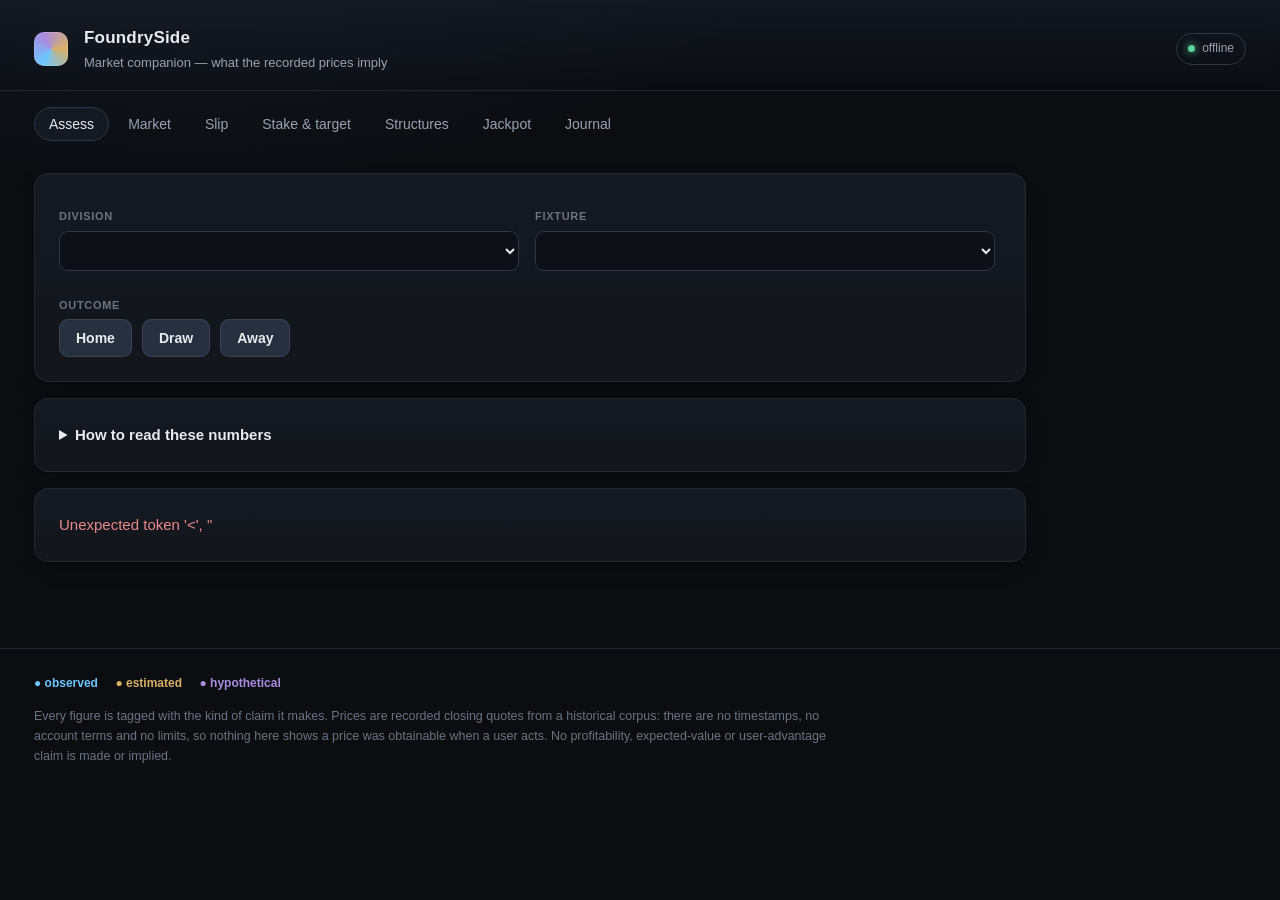
==== app/ui/index.html @ e164f5af "Preflight command, keyboard-navigable tabs, stale count fixes" ====
<!DOCTYPE html>
<html lang="en">
<head>
<meta charset="utf-8">
<meta name="viewport" content="width=device-width, initial-scale=1">
<title>FoundrySide — market companion</title>
<style>
  :root {
    --bg:#0b0d11; --bg-elev:#12151b; --panel:#151922; --line:#232833; --line-strong:#2f3644;
    --text:#e8ebf0; --muted:#98a2b3; --dim:#6b7484;
    --obs:#6cc6ff; --est:#d8b066; --hyp:#a98ce0; --ok:#5ed39b; --warn:#e3b558; --bad:#ea8a8a;
    --radius:14px; --radius-sm:9px;
    --sp-1:6px; --sp-2:10px; --sp-3:16px; --sp-4:24px; --sp-5:34px;
    --shadow:0 1px 2px rgba(0,0,0,.35), 0 8px 24px -12px rgba(0,0,0,.6);
  }
  * { box-sizing:border-box; }
  html { -webkit-text-size-adjust:100%; }
  body {
    margin:0; background:radial-gradient(1100px 500px at 15% -10%, #141a24 0%, var(--bg) 55%) fixed;
    color:var(--text); font:15px/1.6 ui-sans-serif,-apple-system,"Segoe UI",Roboto,Inter,sans-serif;
    -webkit-font-smoothing:antialiased;
  }
  a { color:var(--obs); }
  :focus-visible { outline:2px solid var(--obs); outline-offset:2px; border-radius:4px; }

  header.site {
    display:flex; align-items:center; gap:var(--sp-3); flex-wrap:wrap;
    padding:var(--sp-4) var(--sp-5) var(--sp-3); border-bottom:1px solid var(--line);
    background:linear-gradient(180deg, rgba(20,26,36,.85), rgba(11,13,17,0));
    position:sticky; top:0; z-index:20; backdrop-filter:blur(8px);
  }
  .mark {
    width:34px; height:34px; border-radius:10px; flex:0 0 auto;
    background:conic-gradient(from 210deg, var(--obs), var(--hyp), var(--est), var(--obs));
    box-shadow:inset 0 0 0 1px rgba(255,255,255,.14);
  }
  .titles h1 { margin:0; font-size:17px; letter-spacing:.2px; font-weight:650; }
  .titles p { margin:2px 0 0; color:var(--muted); font-size:13px; }
  .badge {
    margin-left:auto; font-size:12px; color:var(--muted); border:1px solid var(--line-strong);
    padding:5px 11px; border-radius:999px; white-space:nowrap; display:flex; align-items:center; gap:7px;
  }
  .dot { width:7px; height:7px; border-radius:50%; background:var(--ok); box-shadow:0 0 8px var(--ok); }
  .dot.syn { background:var(--warn); box-shadow:0 0 8px var(--warn); }

  nav.tabs { display:flex; gap:4px; padding:var(--sp-3) var(--sp-5) 0; flex-wrap:wrap; }
  nav.tabs button {
    background:transparent; border:1px solid transparent; color:var(--muted);
    padding:8px 14px; border-radius:999px; cursor:pointer; font-size:14px; font-weight:500;
    transition:color .15s, background .15s, border-color .15s;
  }
  nav.tabs button:hover { color:var(--text); background:rgba(255,255,255,.04); }
  nav.tabs button.active { color:var(--text); background:var(--panel); border-color:var(--line-strong); }

  main { padding:var(--sp-3) var(--sp-5) 70px; max-width:1060px; }
  .view { display:none; animation:fade .18s ease-out; }
  .view.active { display:block; }
  @keyframes fade { from { opacity:0; transform:translateY(3px); } to { opacity:1; transform:none; } }
  @media (prefers-reduced-motion: reduce) { .view { animation:none; } * { transition:none !important; } }

  .card {
    background:linear-gradient(180deg, var(--panel), var(--bg-elev));
    border:1px solid var(--line); border-radius:var(--radius); padding:var(--sp-4);
    margin:var(--sp-3) 0; box-shadow:var(--shadow);
  }
  .card h3 { margin:0 0 var(--sp-2); font-size:16px; font-weight:620; }
  .row { display:flex; gap:var(--sp-2); flex-wrap:wrap; align-items:flex-end; }
  .row > div { flex:1 1 180px; }
  .row > div.tight { flex:0 0 auto; }

  label { display:block; font-size:11px; letter-spacing:.7px; text-transform:uppercase;
          color:var(--dim); margin:var(--sp-2) 0 5px; font-weight:600; }
  select, input {
    width:100%; max-width:460px; background:#0d1016; color:var(--text);
    border:1px solid var(--line-strong); border-radius:var(--radius-sm); padding:10px 11px; font-size:14px;
  }
  select:hover, input:hover { border-color:#3b4455; }
  button.primary, button.ghost {
    border-radius:var(--radius-sm); padding:10px 16px; font-size:14px; font-weight:560; cursor:pointer;
    transition:transform .08s, background .15s, border-color .15s;
  }
  button.primary { background:#27303e; color:var(--text); border:1px solid #384456; }
  button.primary:hover { background:#303b4c; }
  button.primary:active { transform:translateY(1px); }
  button.ghost { background:transparent; color:var(--muted); border:1px solid var(--line-strong); }
  button.ghost:hover { color:var(--text); border-color:#3b4455; }
  button[disabled] { opacity:.55; cursor:default; }

  .kv { display:grid; grid-template-columns:1fr auto; gap:7px var(--sp-3); margin:var(--sp-2) 0; }
  .kv > div:nth-child(odd) { color:var(--muted); }
  .kv > div:nth-child(even) { font-variant-numeric:tabular-nums; text-align:right; font-weight:560; }

  .tag { font-size:10px; padding:1px 7px; border-radius:999px; border:1px solid currentColor;
         margin-left:7px; vertical-align:1px; letter-spacing:.4px; text-transform:uppercase; font-weight:600; }
  .obs { color:var(--obs); } .est { color:var(--est); } .hyp { color:var(--hyp); }
  .ok { color:var(--ok); } .bad { color:var(--bad); } .warn { color:var(--warn); }

  .caveat { color:var(--muted); font-size:13px; border-left:2px solid var(--line-strong);
            padding:2px 0 2px 11px; margin:7px 0; }
  .verdict { border-radius:var(--radius-sm); padding:12px 14px; margin:var(--sp-2) 0;
             background:#101419; border:1px solid var(--line-strong); }
  .verdict.warn { border-color:#4a3d20; color:#f0d9a8; }
  .verdict.bad { border-color:#4a2626; color:#f2b8b8; }

  table.grid { width:100%; border-collapse:collapse; font-size:13.5px; margin-top:var(--sp-2); }
  table.grid th { text-align:left; color:var(--dim); font-weight:600; font-size:11px;
                  text-transform:uppercase; letter-spacing:.6px; padding:0 8px 7px 0; }
  table.grid td { padding:9px 8px 9px 0; border-top:1px solid var(--line); font-variant-numeric:tabular-nums; }
  table.grid td.name { font-weight:600; }

  .bars { display:flex; gap:3px; align-items:center; min-width:120px; }
  .bars span { height:7px; border-radius:3px; background:var(--line-strong); display:block; }
  .bars span.b { background:linear-gradient(90deg, var(--obs), #3f9fd0); }

  .cand { border:1px solid var(--line); border-radius:var(--radius-sm); padding:12px 14px;
          margin:var(--sp-2) 0; background:#101419; }
  .cand h4 { margin:0 0 7px; font-size:14px; font-weight:620; display:flex; gap:8px; align-items:baseline; }
  .meter { height:6px; border-radius:3px; background:var(--line); overflow:hidden; margin:7px 0 3px; }
  .meter > i { display:block; height:100%; background:linear-gradient(90deg, var(--ok), #3aa87a); }

  .banner { margin:var(--sp-3) var(--sp-5) 0; padding:11px 15px; border-radius:var(--radius-sm);
            background:#2a2216; border:1px solid #4a3d20; color:#f0d9a8; font-size:13px; }
  .banner strong { color:#ffd98a; }
  .empty { color:var(--dim); font-size:13.5px; padding:10px 0; }
  .skeleton { height:12px; border-radius:6px; background:linear-gradient(90deg,#1a1f28,#232a36,#1a1f28);
              background-size:200% 100%; animation:shimmer 1.2s infinite; margin:8px 0; }
  @keyframes shimmer { from { background-position:200% 0; } to { background-position:-200% 0; } }

  footer { padding:var(--sp-4) var(--sp-5) 50px; color:var(--dim); font-size:12.5px;
           border-top:1px solid var(--line); }
  footer p { max-width:820px; }
  .legend span { margin-right:14px; font-weight:600; font-size:12px; }
  @media (max-width: 640px) {
    header.site, nav.tabs, main, footer { padding-left:var(--sp-3); padding-right:var(--sp-3); }
    .banner { margin-left:var(--sp-3); margin-right:var(--sp-3); }
    .card { padding:var(--sp-3); }
  }
</style>
</head>
<body>
<header class="site">
  <div class="mark" aria-hidden="true"></div>
  <div class="titles">
    <h1>FoundrySide</h1>
    <p>Market companion — what the recorded prices imply</p>
  </div>
  <div class="badge" id="mode-badge"><span class="dot" id="mode-dot"></span><span id="mode-text">connecting…</span></div>
</header>

<div id="banner" class="banner" role="status" hidden>
  <strong>Synthetic demonstration data.</strong> The held corpus is not committed to this repository.
  These fixtures are generated for demonstration: the arithmetic is real, the prices are not.
</div>

<nav class="tabs" role="tablist" aria-label="Views">
  <button data-view="assess" role="tab" aria-selected="true" class="active">Assess</button>
  <button data-view="market" role="tab" aria-selected="false">Market</button>
  <button data-view="slip" role="tab" aria-selected="false">Slip</button>
  <button data-view="target" role="tab" aria-selected="false">Stake &amp; target</button>
  <button data-view="structures" role="tab" aria-selected="false">Structures</button>
  <button data-view="jackpot" role="tab" aria-selected="false">Jackpot</button>
  <button data-view="journal" role="tab" aria-selected="false">Journal</button>
</nav>

<main>
  <!-- ASSESS -->
  <section id="view-assess" class="view active" role="tabpanel">
    <div class="card">
      <div class="row">
        <div><label for="a-div">Division</label><select id="a-div"></select></div>
        <div><label for="a-fixture">Fixture</label><select id="a-fixture"></select></div>
      </div>
      <div class="row" style="margin-top:var(--sp-3)">
        <div><label>Outcome</label>
          <div class="row" id="a-outcomes">
            <button class="primary" data-out="H">Home</button>
            <button class="primary" data-out="D">Draw</button>
            <button class="primary" data-out="A">Away</button>
          </div>
        </div>
      </div>
    </div>
    <details class="card" style="margin-top:var(--sp-3)">
      <summary style="cursor:pointer;font-weight:600">How to read these numbers</summary>
      <div id="a-method" style="margin-top:var(--sp-2)"></div>
    </details>
    <div id="a-result" aria-live="polite"><div class="empty">Choose an outcome to see what the recorded prices imply.</div></div>
  </section>

  <!-- MARKET -->
  <section id="view-market" class="view" role="tabpanel">
    <div class="card">
      <div class="row">
        <div><label for="m-div">Division</label><select id="m-div"></select></div>
        <div><label for="m-fixture">Fixture</label><select id="m-fixture"></select></div>
      </div>
      <div class="caveat">Every book we hold a quote for, with its own margin. The spread between the
      best and worst price for the same outcome is disagreement between books — it is not information
      about the result.</div>
    </div>
    <div id="m-result" aria-live="polite"><div class="empty">Pick a fixture to compare books.</div></div>
  </section>

  <!-- SLIP -->
  <section id="view-slip" class="view" role="tabpanel">
    <div class="card">
      <div class="row">
        <div><label for="s-fixture">Fixture</label><select id="s-fixture"></select></div>
        <div><label for="s-outcome">Outcome</label><select id="s-outcome">
          <option value="H">Home</option><option value="D">Draw</option><option value="A">Away</option>
        </select></div>
        <div class="tight"><button class="primary" id="s-add">Add leg</button></div>
      </div>
      <div class="row" style="margin-top:var(--sp-3)">
        <div><label for="s-stake">Stake (KSh)</label><input id="s-stake" type="number" value="100" min="20" step="10"></div>
        <div class="tight"><button class="primary" id="s-calc">Assess slip</button></div>
      </div>
      <div id="s-legs" style="margin-top:var(--sp-2)"></div>
    </div>
    <div id="s-result" aria-live="polite"></div>
  </section>

  <!-- TARGET -->
  <section id="view-target" class="view" role="tabpanel">
    <div class="card">
      <div class="row">
        <div><label for="t-stake">Stake (KSh)</label><input id="t-stake" type="number" value="100" min="20" step="10"></div>
        <div><label for="t-target">Target multiplier</label><input id="t-target" type="number" value="10" min="1.1" step="0.5"></div>
        <div><label for="t-tol">Tolerance (±)</label><input id="t-tol" type="number" value="0.15" min="0.02" max="0.5" step="0.01"></div>
        <div class="tight"><button class="primary" id="t-go">Search</button></div>
      </div>
      <div class="caveat">A target is a constraint you choose, not evidence that it is attainable.
      This is a target search, not a stake-structure comparison: tripling KSh 100 and doubling KSh 200
      are different structures and are not analysed here.</div>
    </div>
    <div id="t-result" aria-live="polite"></div>
  </section>

  <!-- STRUCTURES -->
  <section id="view-structures" class="view" role="tabpanel">
    <div class="card">
      <div class="row">
        <div><label for="st-net">Target net profit (KSh)</label><input id="st-net" type="number" value="200" min="1" step="50"></div>
        <div><label for="st-odds">Odds to compare</label><input id="st-odds" type="text" value="1.5, 2, 3, 4, 6"></div>
        <div class="tight"><button class="primary" id="st-go">Compare</button></div>
      </div>
      <div class="caveat">Structures matched on the same net profit. A target is your constraint; the
      comparison shows what each way of reaching it costs in stake, probability and variance.</div>
    </div>
    <div id="st-result" aria-live="polite"></div>
  </section>

  <!-- JACKPOT -->
  <section id="view-jackpot" class="view" role="tabpanel">
    <div class="card">
      <div class="row">
        <div><label for="j-entrants">Entrants</label><input id="j-entrants" type="number" value="1000" min="1"></div>
        <div><label for="j-stake">Stake (KSh)</label><input id="j-stake" type="number" value="100" min="20"></div>
        <div><label for="j-takeout">Takeout</label><input id="j-takeout" type="number" value="0.3" min="0" max="0.95" step="0.05"></div>
        <div><label for="j-lines">Your lines</label><input id="j-lines" type="number" value="1" min="1"></div>
        <div class="tight"><button class="primary" id="j-go">Compute</button></div>
      </div>
      <div class="caveat">No jackpot rules or payout history were found for this corpus. This is
      arithmetic on your inputs.</div>
    </div>
    <div id="j-result" aria-live="polite"></div>
  </section>

  <!-- JOURNAL -->
  <section id="view-journal" class="view" role="tabpanel">
    <div class="card">
      <div class="caveat">Assessments are recorded as they were made — quote, claim kinds and caveats —
      and are never rewritten after the result. Reviewing them settles the ones whose fixtures are in
      the held corpus.</div>
      <div style="margin-top:var(--sp-2)"><button class="primary" id="jr-refresh">Refresh</button></div>
    </div>
    <div id="jr-out" aria-live="polite"></div>
  </section>
</main>

<footer>
  <div class="legend">
    <span class="obs">● observed</span>
    <span class="est">● estimated</span>
    <span class="hyp">● hypothetical</span>
  </div>
  <p>Every figure is tagged with the kind of claim it makes. Prices are recorded closing quotes from a
  historical corpus: there are no timestamps, no account terms and no limits, so nothing here shows a
  price was obtainable when a user acts. No profitability, expected-value or user-advantage claim is
  made or implied.</p>
</footer>

<script>
const $ = (id) => document.getElementById(id);
const fmt = (v, d=2) => (v === null || v === undefined) ? "—" : Number(v).toFixed(d);
const pct = (v, d=1) => (v === null || v === undefined) ? "—" : (Number(v)*100).toFixed(d) + "%";

function tag(kind) {
  const cls = {observed:"obs", estimated:"est", hypothetical:"hyp"}[kind] || "est";
  return `<span class="tag ${cls}">${kind}</span>`;
}
function kv(pairs) {
  return `<div class="kv">${pairs.map(([k,v]) => `<div>${k}</div><div>${v}</div>`).join("")}</div>`;
}
function caveats(list) { return (list || []).map(c => `<div class="caveat">${c}</div>`).join(""); }
function meter(p) {
  const w = Math.max(2, Math.min(100, (p || 0) * 100));
  return `<div class="meter"><i style="width:${w}%"></i></div>`;
}
function loading(text="Loading…") {
  return `<div class="card"><div class="skeleton" style="width:42%"></div>
          <div class="skeleton" style="width:66%"></div>
          <div class="skeleton" style="width:54%"></div>
          <div class="empty">${text}</div></div>`;
}

const tabs = Array.from(document.querySelectorAll("nav.tabs button"));
tabs.forEach((btn, index) => {
  btn.setAttribute("tabindex", btn.classList.contains("active") ? "0" : "-1");
  btn.addEventListener("keydown", (ev) => {
    if (!["ArrowRight", "ArrowLeft", "Home", "End"].includes(ev.key)) return;
    ev.preventDefault();
    let next = index;
    if (ev.key === "ArrowRight") next = (index + 1) % tabs.length;
    if (ev.key === "ArrowLeft") next = (index - 1 + tabs.length) % tabs.length;
    if (ev.key === "Home") next = 0;
    if (ev.key === "End") next = tabs.length - 1;
    tabs[next].focus();
    tabs[next].click();
  });
});

document.querySelectorAll("nav.tabs button").forEach(btn => {
  btn.onclick = () => {
    document.querySelectorAll("nav.tabs button").forEach(b => {
      b.classList.remove("active"); b.setAttribute("aria-selected", "false");
    });
    document.querySelectorAll(".view").forEach(v => v.classList.remove("active"));
    btn.classList.add("active"); btn.setAttribute("aria-selected", "true");
    // Roving tabindex: only the active tab is in the tab order, as a tablist should be.
    document.querySelectorAll("nav.tabs button").forEach(b =>
      b.setAttribute("tabindex", b === btn ? "0" : "-1"));
    $("view-" + btn.dataset.view).classList.add("active");
    if (btn.dataset.view === "market" && typeof renderMarket === "function") renderMarket();
  };
});

async function getJSON(url) {
  const r = await fetch(url);
  const j = await r.json();
  if (!r.ok) throw new Error(j.error || "request failed");
  return j;
}

let fixtures = [];
let methodLoaded = false;

async function loadMethod() {
  if (methodLoaded) return;
  try {
    const data = await getJSON("/api/explanations");
    const rows = Object.entries(data.explanations).map(([key, item]) => `
      <div class="cand">
        <h4>${key.replace(/_/g, " ")}</h4>
        <div class="caveat"><strong>What it is.</strong> ${item.what}</div>
        <div class="caveat"><strong>What it assumes.</strong> ${item.assumes}</div>
        <div class="caveat"><strong>What it does not show.</strong> ${item.does_not_show}</div>
      </div>`).join("");
    $("a-method").innerHTML = rows;
    methodLoaded = true;
  } catch { /* the panel simply stays empty */ }
}
document.querySelector("details")?.addEventListener("toggle", (ev) => {
  if (ev.target.open) loadMethod();
});

async function loadDivisions() {
  const health = await getJSON("/api/health");
  if (health.mode === "synthetic") {
    if ($("banner")) $("banner").hidden = false;
    $("mode-dot").classList.add("syn");
    $("mode-text").textContent = "Synthetic demo · " + health.fixtures + " fixtures";
  } else {
    $("mode-text").textContent = "Held corpus · " + health.fixtures.toLocaleString() + " fixtures";
  }
  const divs = health.divisions;
  $("a-div").innerHTML = divs.map(d => `<option>${d}</option>`).join("");
  $("m-div").innerHTML = divs.map(d => `<option>${d}</option>`).join("");
  await loadFixtures(divs[0]);
}

async function loadFixtures(div) {
  const data = await getJSON(`/api/fixtures?div=${encodeURIComponent(div)}&limit=200`);
  fixtures = data.fixtures;
  const opts = fixtures.map(f => `<option value="${f.key}">${f.date} — ${f.label}</option>`).join("");
  $("a-fixture").innerHTML = opts;
  $("s-fixture").innerHTML = opts;
  $("m-fixture").innerHTML = opts;
  $("m-div").value = div;
}

$("a-div").onchange = (e) => loadFixtures(e.target.value);
$("m-div").onchange = (e) => loadFixtures(e.target.value);

/* ---------- Assess ---------- */
document.querySelectorAll("#a-outcomes button").forEach(btn => {
  btn.onclick = async () => {
    const key = $("a-fixture").value, out = btn.dataset.out;
    $("a-result").innerHTML = loading("Assessing the recorded prices…");
    try {
      const a = await getJSON(`/api/assess?key=${encodeURIComponent(key)}&outcome=${out}`);
      $("a-result").innerHTML = `
        <div class="card">
          <h3>${a.fixture} — ${a.outcome_label}</h3>
          ${kv([
            ["Best recorded price" + tag("observed"), `${fmt(a.best_recorded_price,2)} <span class="tag obs">${a.best_book}</span>`],
            ["All recorded prices", Object.entries(a.all_prices).map(([k,v]) => `${k} ${fmt(v,2)}`).join(" · ")],
            ["Market-implied probability" + tag("estimated"), pct(a.market_implied)],
            ["Price-implied probability" + tag("observed"), pct(a.price_implied)],
            ["Price vs market", (a.price_vs_market >= 0 ? "+" : "") + (a.price_vs_market*100).toFixed(2) + " pp"],
          ])}
          ${meter(a.market_implied)}
          <div class="verdict">${a.assessment}</div>
          ${caveats(a.caveats)}
          <div class="row" style="margin-top:var(--sp-3)">
            <button class="ghost" id="a-export">Copy assessment card</button>
            <button class="ghost" id="a-journal">Record in journal</button>
          </div>
        </div>`;

      $("a-journal").onclick = async () => {
        try {
          const r = await fetch("/api/journal", { method:"POST", headers:{"Content-Type":"application/json"},
            body: JSON.stringify({ fixture_key: key, outcome: out }) });
          const payload = await r.json();
          if (!r.ok) throw new Error(payload.error);
          $("a-journal").textContent = "Recorded";
        } catch { $("a-journal").textContent = "Could not record"; }
      };

      $("a-export").onclick = async () => {
        try {
          const res = await fetch(`/api/export?key=${encodeURIComponent(key)}&outcome=${out}&format=text`);
          const text = await res.text();
          await navigator.clipboard.writeText(text);
          $("a-export").textContent = "Copied — caveats included";
        } catch { $("a-export").textContent = "Clipboard blocked; use /api/export?format=text"; }
      };
    } catch (err) { $("a-result").innerHTML = `<div class="card bad">${err.message}</div>`; }
  };
});

/* ---------- Market ---------- */
async function renderMarket() {
  const key = $("m-fixture").value;
  if (!key) return;
  $("m-result").innerHTML = loading("Comparing books…");
  try {
    const m = await getJSON(`/api/market?key=${encodeURIComponent(key)}`);
    const books = Object.entries(m.quotes);
    const rows = books.map(([name, q]) => `
      <tr>
        <td class="name">${name}</td>
        <td>${q.odds.map(o => fmt(o,2)).join(" · ")}</td>
        <td>${(q.overround*100).toFixed(2)}%</td>
        <td>
          <div class="bars" aria-hidden="true">${q.implied.map(p =>
            `<span class="b" style="width:${Math.max(4, p*90)}px"></span>`).join("")}</div>
          <span class="empty" style="padding:0">${q.implied.map(p => pct(p,1)).join(" · ")}</span>
        </td>
      </tr>`).join("");
    const spreads = ["H","D","A"].map(o => {
      const prices = books.filter(([n]) => n !== "Avg").map(([,q]) => q.odds[["H","D","A"].indexOf(o)]);
      return [o, ((Math.max(...prices) / Math.min(...prices) - 1) * 100).toFixed(2) + "%"];
    });
    $("m-result").innerHTML = `
      <div class="card">
        <h3>${m.fixture}</h3>
        <table class="grid">
          <thead><tr><th>Book</th><th>Closing H · D · A</th><th>Margin</th><th>Implied probabilities</th></tr></thead>
          <tbody>${rows}</tbody>
        </table>
        <div style="margin-top:var(--sp-3)">
          ${kv(spreads.map(([o,s]) => ["Price spread, " + o + tag("observed"), s]))}
        </div>
        ${caveats(m.caveats)}
      </div>`;
  } catch (err) { $("m-result").innerHTML = `<div class="card bad">${err.message}</div>`; }
}
$("m-fixture").onchange = renderMarket;

/* ---------- Slip ---------- */
let legs = [];
function renderLegs() {
  $("s-legs").innerHTML = legs.length
    ? legs.map((l, i) => `<div class="cand"><h4>${l.label}
        <button class="ghost" style="margin-left:auto" onclick="removeLeg(${i})">remove</button></h4></div>`).join("")
    : `<div class="empty">No legs yet. Add at least one from a different match.</div>`;
}
window.removeLeg = (i) => { legs.splice(i,1); renderLegs(); };
$("s-add").onclick = () => {
  const key = $("s-fixture").value, out = $("s-outcome").value;
  const fx = fixtures.find(f => f.key === key);
  if (!fx) return;
  legs.push({ fixture_key: key, outcome: out, label: `${fx.label} (${out})` });
  renderLegs();
};
$("s-calc").onclick = async () => {
  const stake = Number($("s-stake").value);
  $("s-result").innerHTML = loading("Combining legs…");
  try {
    const r = await fetch("/api/slip", { method:"POST", headers:{"Content-Type":"application/json"},
      body: JSON.stringify({ stake, legs }) });
    const s = await r.json();
    if (!r.ok) throw new Error(s.error);
    $("s-result").innerHTML = `
      <div class="card">
        ${kv([
          ["Naive product" + tag("estimated"), pct(s.naive_product, 3)],
          ["Dependence assumption", s.dependence_ratio === 1 ? "independent (different matches)" : "corrected"],
          ["Joint probability" + tag("estimated"), pct(s.joint_probability, 3)],
          ["Combined odds", fmt(s.combined_odds,2) + "×"],
          ["Stake", "KSh " + fmt(s.stake,0)],
          ["Gross return" + tag("hypothetical"), "KSh " + fmt(s.gross_return,0)],
          ["Net if it wins", "KSh " + fmt(s.net_result,0)],
          ["Loss if it fails", "KSh −" + fmt(s.full_stake_loss,0)],
        ])}
        ${meter(s.joint_probability)}
        ${caveats(s.caveats)}
      </div>`;
  } catch (err) { $("s-result").innerHTML = `<div class="card bad">${err.message}</div>`; }
};

/* ---------- Target ---------- */
$("t-go").onclick = async () => {
  const p = new URLSearchParams({ stake: $("t-stake").value, target: $("t-target").value, tolerance: $("t-tol").value });
  $("t-result").innerHTML = loading("Searching recorded quotes…");
  try {
    const r = await getJSON("/api/target?" + p.toString());
    const cards = r.matches.map(m => `
      <div class="cand">
        <h4>${m.label} <span class="tag obs">${fmt(m.price,2)}×</span></h4>
        ${kv([
          ["Hit probability" + tag("estimated"), pct(m.probability, 2)],
          ["Gross return" + tag("hypothetical"), "KSh " + fmt(m.gross_return,0)],
          ["Net if it wins", "KSh " + fmt(m.net_result,0)],
        ])}
        ${meter(m.probability)}
      </div>`).join("");
    $("t-result").innerHTML = `
      <div class="card">
        <div class="verdict ${r.found ? "" : "warn"}">${r.verdict}</div>
        ${cards}
        <div class="caveat">Search scope: ${r.search_scope.fixtures_used_for_pairs.toLocaleString()}
        of ${r.search_scope.fixtures_with_prices.toLocaleString()} priced fixtures used for two-leg
        combinations${r.search_scope.pair_pool_limited ? " (bounded slice, not exhaustive)" : ""}.</div>
        ${caveats(r.caveats)}
      </div>`;
  } catch (err) { $("t-result").innerHTML = `<div class="card bad">${err.message}</div>`; }
};

/* ---------- Structures ---------- */
$("st-go").onclick = async () => {
  const p = new URLSearchParams({ target: $("st-net").value, odds: $("st-odds").value });
  $("st-result").innerHTML = loading("Comparing structures…");
  try {
    const r = await getJSON("/api/structures?" + p.toString());
    const rows = r.structures.map(s => `
      <tr>
        <td class="name">${s.odds.toFixed(2)}×</td>
        <td>KSh ${fmt(s.stake,0)}</td>
        <td>KSh ${fmt(s.gross,0)}</td>
        <td>${pct(s.market_implied)}</td>
        <td>KSh ${fmt(s.expected_loss,2)}</td>
        <td>${fmt(s.variance,0)}</td>
      </tr>`).join("");
    $("st-result").innerHTML = `
      <div class="card">
        <h3>Aiming for KSh ${fmt(r.target_net,0)} net</h3>
        <table class="grid">
          <thead><tr><th>Odds</th><th>Stake at risk</th><th>Gross return</th>
          <th>Market-implied hit</th><th>Expected loss</th><th>Variance</th></tr></thead>
          <tbody>${rows}</tbody>
        </table>
        <div class="verdict">${r.verdict}</div>
        ${caveats(r.caveats)}
      </div>`;
  } catch (err) { $("st-result").innerHTML = `<div class="card bad">${err.message}</div>`; }
};

/* ---------- Jackpot ---------- */
$("j-go").onclick = async () => {
  const p = new URLSearchParams({ entrants: $("j-entrants").value, stake: $("j-stake").value,
    takeout: $("j-takeout").value, lines: $("j-lines").value });
  $("j-result").innerHTML = loading("Computing pool arithmetic…");
  try {
    const r = await getJSON("/api/jackpot?" + p.toString());
    $("j-result").innerHTML = `
      <div class="card">
        ${kv([
          ["Pool" + tag("hypothetical"), "KSh " + fmt(r.pool,0)],
          ["Lines in universe", r.universe_of_lines.toLocaleString()],
          ["Your coverage", (r.coverage*100).toFixed(6) + "%"],
          ["Expected winning tickets", r.expected_winning_tickets === null ? "not assumed" : fmt(r.expected_winning_tickets,2)],
        ])}
        <div class="verdict warn">${r.verdict}</div>
        ${caveats(r.caveats)}
      </div>`;
  } catch (err) { $("j-result").innerHTML = `<div class="card bad">${err.message}</div>`; }
};

/* ---------- Journal ---------- */
$("jr-refresh").onclick = async () => {
  $("jr-out").innerHTML = loading("Reviewing recorded assessments…");
  try {
    const review = await getJSON("/api/journal/review");
    const rows = review.detail.map(d => `
      <div class="cand"><h4>${d.fixture} — ${d.outcome}
        <span class="tag ${d.hit ? "obs" : "bad"}">${d.hit ? "hit" : "miss"}</span>
        <span class="empty" style="padding:0">actual ${d.actual} · market ${pct(d.market_implied)}</span></h4></div>`).join("");
    $("jr-out").innerHTML = `
      <div class="card">
        ${kv([
          ["Entries recorded", review.entries],
          ["Settled", review.settled],
          ["Pending result", review.pending_result],
          ["Hits" + tag("observed"), review.hits],
          ["Accuracy" + tag("observed"), review.accuracy === null ? "—" : pct(review.accuracy)],
          ["Mean Brier" + tag("observed"), review.mean_brier === null ? "—" : review.mean_brier.toFixed(4)],
        ])}
        ${rows || '<div class="empty">Nothing recorded yet.</div>'}
        ${caveats(review.caveats)}
      </div>`;
  } catch (err) { $("jr-out").innerHTML = `<div class="card bad">${err.message}</div>`; }
};

loadDivisions().catch(err => {
  $("a-result").innerHTML = `<div class="card bad">${err.message}</div>`;
  $("mode-text").textContent = "offline";
});
</script>
</body>
</html>
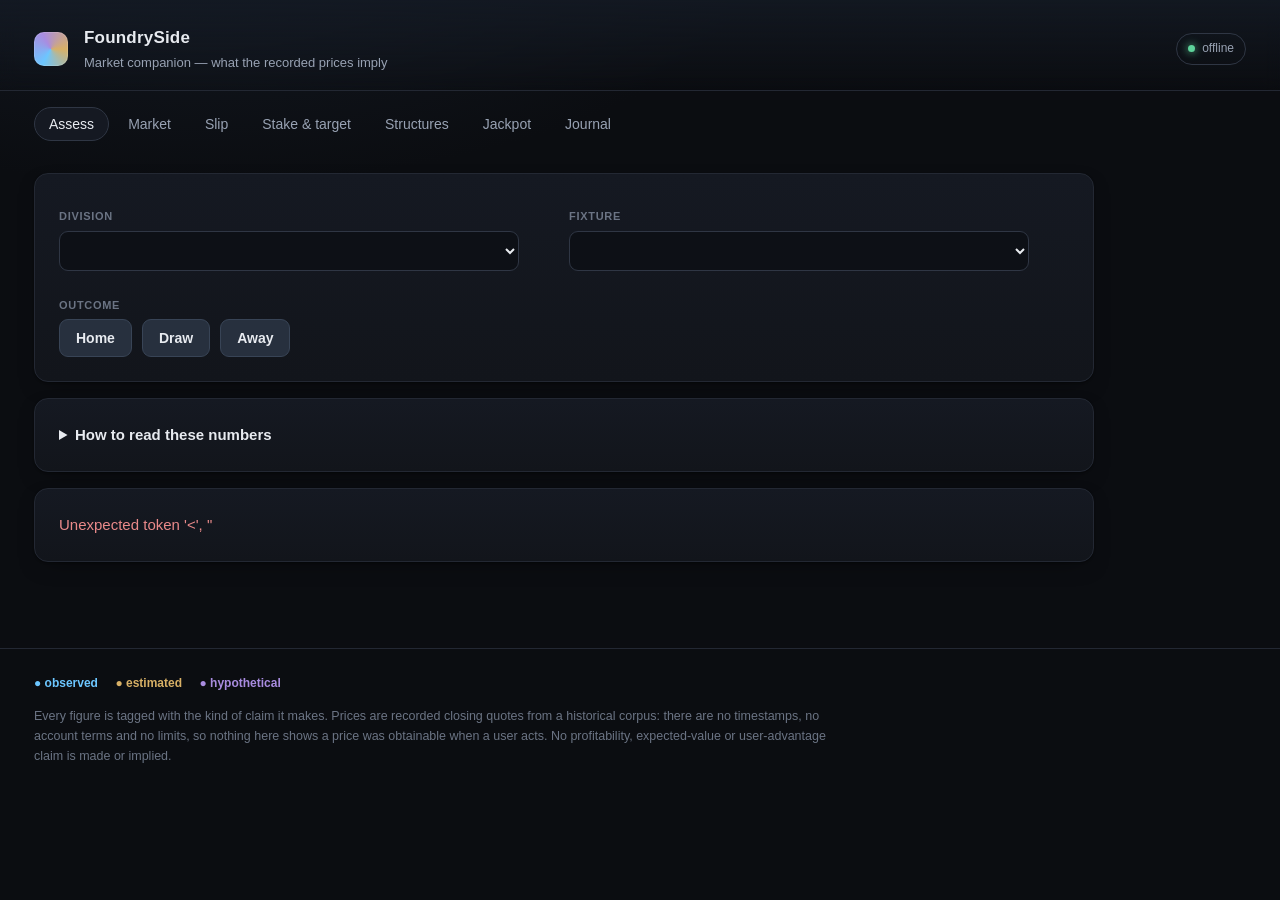
==== commit 854ec9a8: "One shared theme for the web page and the APK; explainer in the app" ====
--- a/app/ui/index.html
+++ b/app/ui/index.html
@@ -4,6 +4,7 @@
 <meta charset="utf-8">
 <meta name="viewport" content="width=device-width, initial-scale=1">
 <title>FoundrySide — market companion</title>
+<link rel="stylesheet" href="/static/theme.css">
 <style>
   :root {
     --bg:#0b0d11; --bg-elev:#12151b; --panel:#151922; --line:#232833; --line-strong:#2f3644;
@@ -13,7 +14,7 @@
     --sp-1:6px; --sp-2:10px; --sp-3:16px; --sp-4:24px; --sp-5:34px;
     --shadow:0 1px 2px rgba(0,0,0,.35), 0 8px 24px -12px rgba(0,0,0,.6);
   }
-  * { box-sizing:border-box; }
+  
   html { -webkit-text-size-adjust:100%; }
   body {
     margin:0; background:radial-gradient(1100px 500px at 15% -10%, #141a24 0%, var(--bg) 55%) fixed;
@@ -206,8 +207,9 @@
     <div class="card">
       <div class="row">
         <div><label for="s-fixture">Fixture</label><select id="s-fixture"></select></div>
-        <div><label for="s-outcome">Outcome</label><select id="s-outcome">
+        <div><label for="s-outcome">Selection</label><select id="s-outcome">
           <option value="H">Home</option><option value="D">Draw</option><option value="A">Away</option>
+          <option value="O">Over 2.5 goals</option><option value="U">Under 2.5 goals</option>
         </select></div>
         <div class="tight"><button class="primary" id="s-add">Add leg</button></div>
       </div>
@@ -502,7 +504,9 @@
   const key = $("s-fixture").value, out = $("s-outcome").value;
   const fx = fixtures.find(f => f.key === key);
   if (!fx) return;
-  legs.push({ fixture_key: key, outcome: out, label: `${fx.label} (${out})` });
+  legs.push({ fixture_key: key, outcome: out,
+              market: (out === "O" || out === "U") ? "OU" : "1X2",
+              label: `${fx.label} (${out})` });
   renderLegs();
 };
 $("s-calc").onclick = async () => {
@@ -517,15 +521,20 @@
       <div class="card">
         ${kv([
           ["Naive product" + tag("estimated"), pct(s.naive_product, 3)],
-          ["Dependence assumption", s.dependence_ratio === 1 ? "independent (different matches)" : "corrected"],
-          ["Joint probability" + tag("estimated"), pct(s.joint_probability, 3)],
+          ["Dependence assumption", s.same_match
+              ? "same match: no conditional estimate available"
+              : "independent (different matches)"],
+          ["Joint probability" + tag("estimated"),
+              s.joint_probability === null ? "not estimated" : pct(s.joint_probability, 3)],
           ["Combined odds", fmt(s.combined_odds,2) + "×"],
           ["Stake", "KSh " + fmt(s.stake,0)],
           ["Gross return" + tag("hypothetical"), "KSh " + fmt(s.gross_return,0)],
           ["Net if it wins", "KSh " + fmt(s.net_result,0)],
           ["Loss if it fails", "KSh −" + fmt(s.full_stake_loss,0)],
         ])}
-        ${meter(s.joint_probability)}
+        ${s.joint_probability === null
+            ? '<div class="verdict warn">' + s.dependence_note + '</div>'
+            : meter(s.joint_probability)}
         ${caveats(s.caveats)}
       </div>`;
   } catch (err) { $("s-result").innerHTML = `<div class="card bad">${err.message}</div>`; }
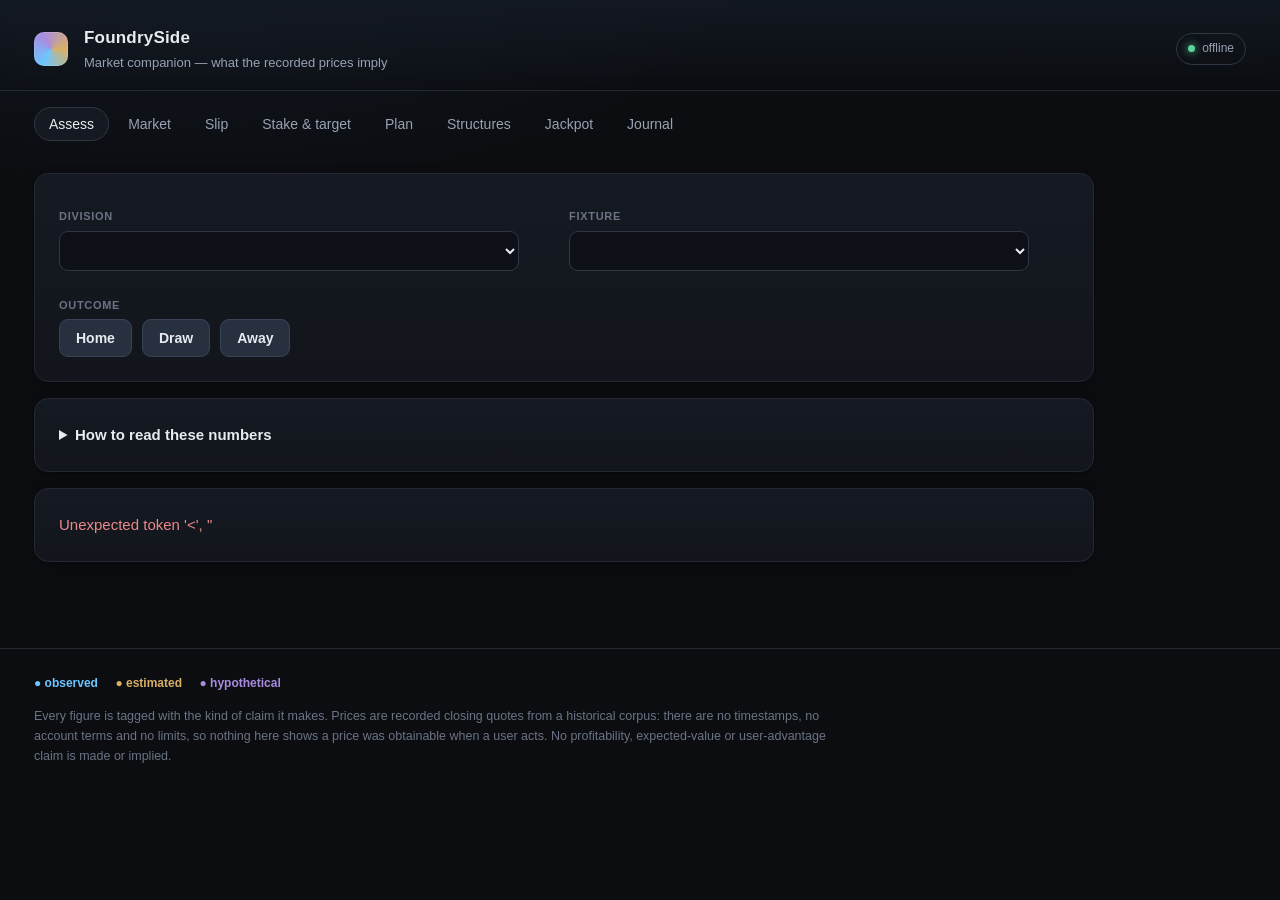
==== commit bae189ff: "Planner: stake and multiplier in, slip options out; E29 shows no model beats the product" ====
--- a/app/ui/index.html
+++ b/app/ui/index.html
@@ -158,6 +158,7 @@
   <button data-view="market" role="tab" aria-selected="false">Market</button>
   <button data-view="slip" role="tab" aria-selected="false">Slip</button>
   <button data-view="target" role="tab" aria-selected="false">Stake &amp; target</button>
+  <button data-view="plan" role="tab" aria-selected="false">Plan</button>
   <button data-view="structures" role="tab" aria-selected="false">Structures</button>
   <button data-view="jackpot" role="tab" aria-selected="false">Jackpot</button>
   <button data-view="journal" role="tab" aria-selected="false">Journal</button>
@@ -236,6 +237,21 @@
       are different structures and are not analysed here.</div>
     </div>
     <div id="t-result" aria-live="polite"></div>
+  </section>
+
+  <!-- PLAN -->
+  <section id="view-plan" class="view" role="tabpanel">
+    <div class="card">
+      <div class="row">
+        <div><label for="p-stake">Stake (KSh)</label><input id="p-stake" type="number" value="100" min="20" step="10"></div>
+        <div><label for="p-target">Target multiplier</label><input id="p-target" type="number" value="10" min="1.2" step="0.5"></div>
+        <div class="tight"><button class="primary" id="p-go">Find slips</button></div>
+      </div>
+      <div class="caveat">Say what you have and what you want to make. The planner returns slips from
+      the latest recorded match-day that land near that multiplier, with the probability the market
+      implies and the expected net — which is negative at these prices.</div>
+    </div>
+    <div id="p-result" aria-live="polite"></div>
   </section>
 
   <!-- STRUCTURES -->
@@ -568,6 +584,36 @@
   } catch (err) { $("t-result").innerHTML = `<div class="card bad">${err.message}</div>`; }
 };
 
+/* ---------- Plan ---------- */
+if ($("p-go")) {
+  $("p-go").onclick = async () => {
+    const params = new URLSearchParams({ stake: $("p-stake").value, target: $("p-target").value });
+    $("p-result").innerHTML = loading("Building slips for that multiplier…");
+    try {
+      const r = await getJSON("/api/plan?" + params.toString());
+      const cards = r.options.map(o => `
+        <div class="cand">
+          <h4>${o.n_legs} leg${o.n_legs > 1 ? "s" : ""} at ${fmt(o.combined_price, 2)}×
+            <span class="tag obs">observed</span></h4>
+          ${o.legs.map(l => `<div class="caveat">${l.fixture} — ${l.selection} at ${fmt(l.price, 2)}</div>`).join("")}
+          ${kv([
+            ["Market-implied probability" + tag("estimated"), pct(o.implied_probability, 2)],
+            ["Net if it wins" + tag("hypothetical"), "KSh " + fmt(o.net_if_won, 0)],
+            ["Loss if it fails", "KSh -" + fmt(o.loss_if_lost, 0)],
+            ["Expected net", "KSh " + fmt(o.expected_net, 2)],
+          ])}
+          ${meter(o.implied_probability)}
+        </div>`).join("");
+      $("p-result").innerHTML = `
+        <div class="card">
+          <div class="verdict ${r.found ? "" : "warn"}">${r.verdict}</div>
+          ${cards}
+          ${caveats(r.caveats)}
+        </div>`;
+    } catch (err) { $("p-result").innerHTML = `<div class="card bad">${err.message}</div>`; }
+  };
+}
+
 /* ---------- Structures ---------- */
 $("st-go").onclick = async () => {
   const p = new URLSearchParams({ target: $("st-net").value, odds: $("st-odds").value });
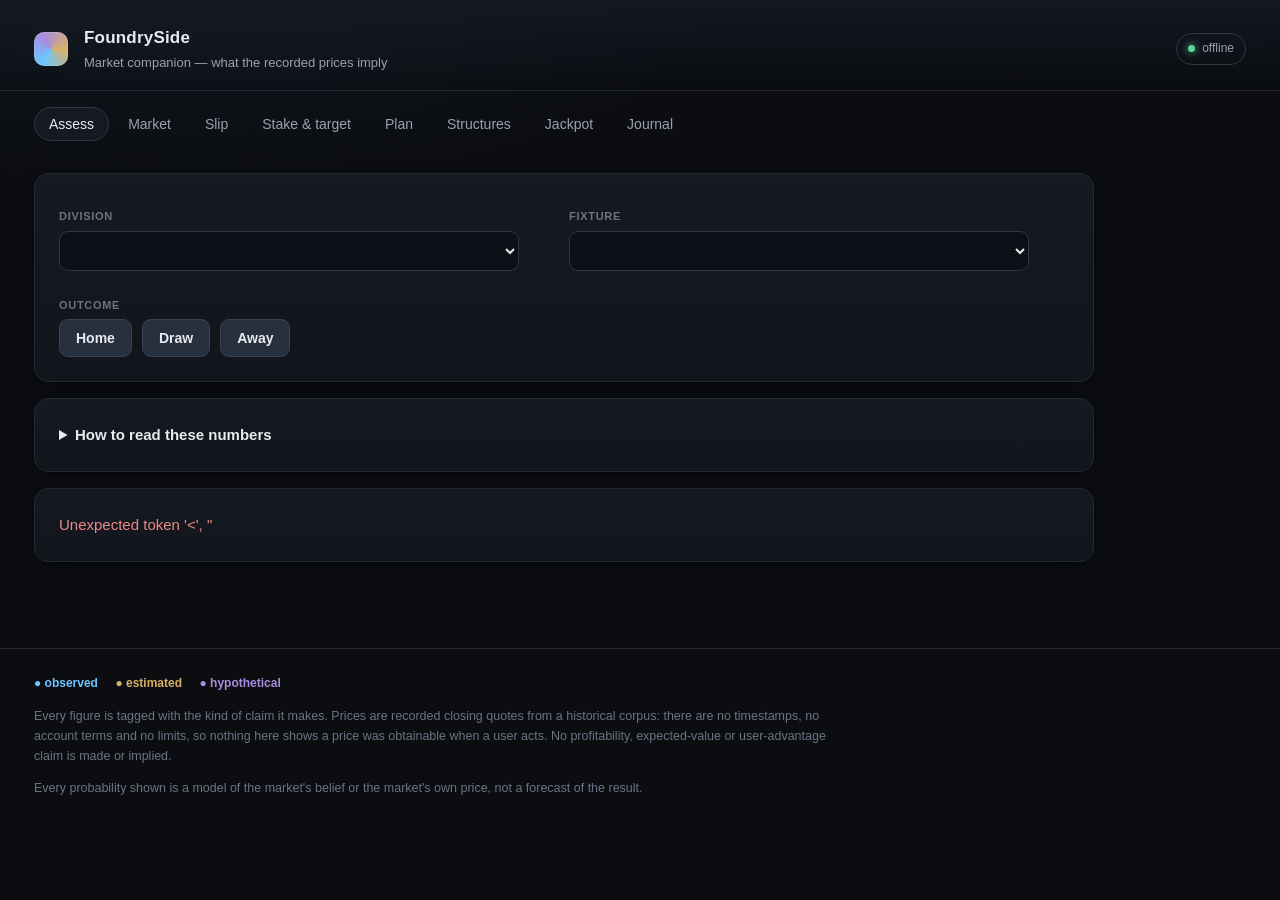
==== commit f521c1ba: "Interface regression checks; state the limit the web page was missing" ====
--- a/app/ui/index.html
+++ b/app/ui/index.html
@@ -306,7 +306,7 @@
   historical corpus: there are no timestamps, no account terms and no limits, so nothing here shows a
   price was obtainable when a user acts. No profitability, expected-value or user-advantage claim is
   made or implied.</p>
-</footer>
+Every probability shown is a model of the market's belief or the market's own price, not a forecast of the result.</footer>
 
 <script>
 const $ = (id) => document.getElementById(id);
